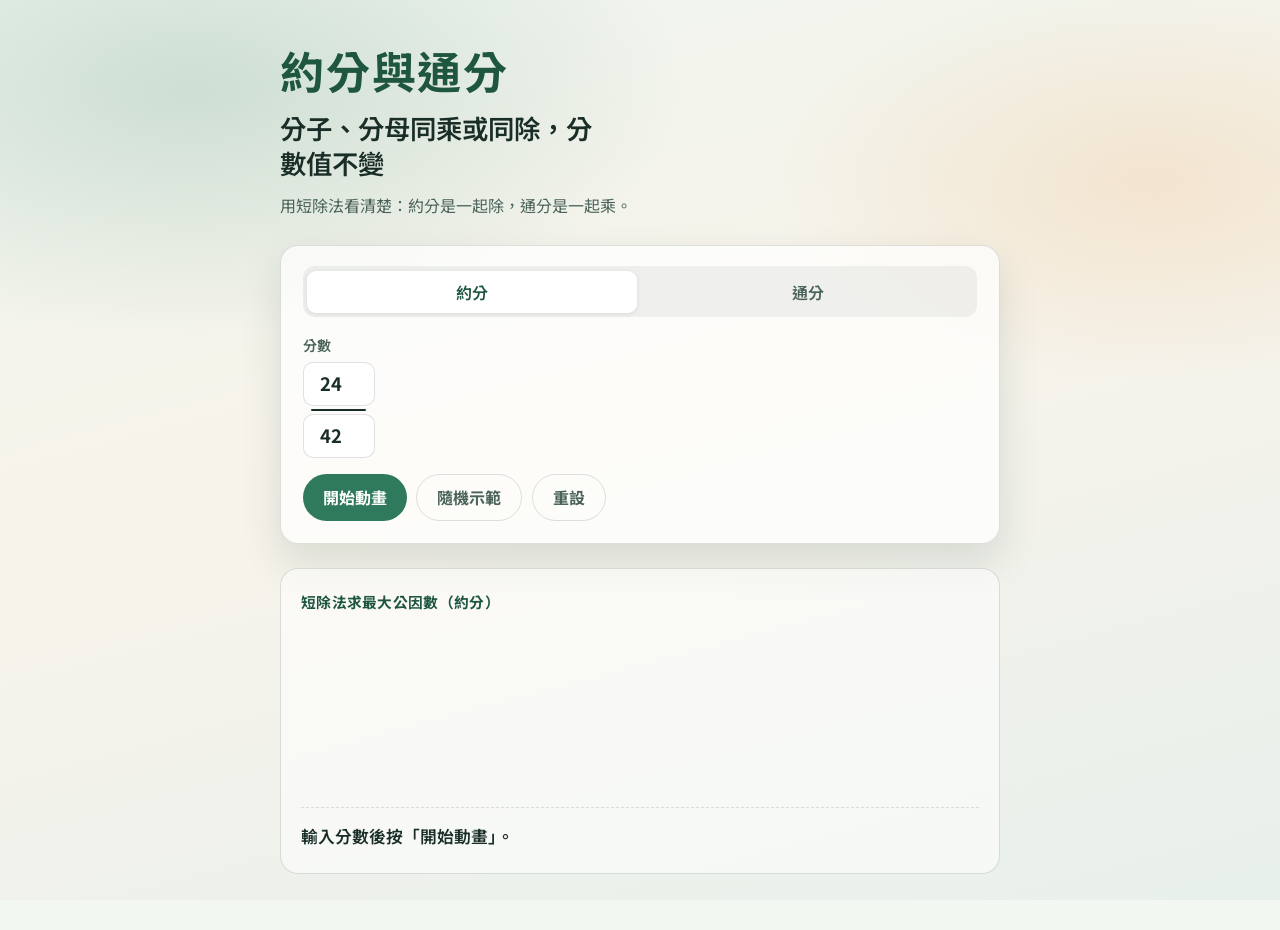
==== index.html @ 7cb6be74 "Show stacked fraction steps beside the inputs and add a random demo under 100. Co-authored-by: Curso" ====
<!DOCTYPE html>
<html lang="zh-Hant">
<head>
  <meta charset="UTF-8" />
  <meta name="viewport" content="width=device-width, initial-scale=1" />
  <title>約分與通分</title>
  <link rel="preconnect" href="https://fonts.googleapis.com" />
  <link rel="preconnect" href="https://fonts.gstatic.com" crossorigin />
  <link href="https://fonts.googleapis.com/css2?family=Noto+Sans+TC:wght@400;600;700&family=Fraunces:opsz,wght@9..144,600;9..144,700&display=swap" rel="stylesheet" />
  <link rel="stylesheet" href="styles.css" />
</head>
<body>
  <div class="bg" aria-hidden="true"></div>
  <main class="app">
    <header class="hero">
      <p class="brand">約分與通分</p>
      <h1>分子、分母同乘或同除，分數值不變</h1>
      <p class="lede">用短除法看清楚：約分是一起除，通分是一起乘。</p>
    </header>

    <section class="panel" aria-label="操作區">
      <div class="modes" role="tablist" aria-label="模式">
        <button type="button" class="mode is-active" data-mode="reduce" role="tab" aria-selected="true">約分</button>
        <button type="button" class="mode" data-mode="common" role="tab" aria-selected="false">通分</button>
      </div>

      <form id="form" class="form" autocomplete="off">
        <div class="inputs" id="inputs-reduce">
          <div class="work-row">
            <label>
              <span>分數</span>
              <span class="frac-input">
                <input id="num" type="number" min="1" max="999" value="24" required />
                <span class="bar" aria-hidden="true"></span>
                <input id="den" type="number" min="1" max="999" value="42" required />
              </span>
            </label>
            <div id="reduce-work" class="reduce-work" hidden aria-live="polite"></div>
          </div>
        </div>

        <div class="inputs is-hidden" id="inputs-common">
          <div class="work-row">
            <label>
              <span>分數 A</span>
              <span class="frac-input">
                <input id="a-num" type="number" min="1" max="999" value="1" />
                <span class="bar" aria-hidden="true"></span>
                <input id="a-den" type="number" min="1" max="999" value="6" />
              </span>
            </label>
            <label>
              <span>分數 B</span>
              <span class="frac-input">
                <input id="b-num" type="number" min="1" max="999" value="1" />
                <span class="bar" aria-hidden="true"></span>
                <input id="b-den" type="number" min="1" max="999" value="4" />
              </span>
            </label>
            <div id="common-work" class="common-work" hidden aria-live="polite"></div>
          </div>
        </div>

        <div class="actions">
          <button type="submit" class="primary">開始動畫</button>
          <button type="button" class="ghost" id="btn-random">隨機示範</button>
          <button type="button" class="ghost" id="btn-reset">重設</button>
        </div>
      </form>
    </section>

    <section class="stage" aria-live="polite">
      <p class="stage-label" id="stage-label">短除法求最大公因數</p>
      <div class="ladder-wrap">
        <div id="ladder" class="ladder"></div>
      </div>
      <p class="result" id="result">輸入分數後按「開始動畫」。</p>
    </section>
  </main>
  <script src="app.js"></script>
</body>
</html>
---- styles.css ----
:root {
  --ink: #1a2e28;
  --muted: #4a635a;
  --paper: #f3f7f2;
  --leaf: #2f7a5c;
  --leaf-deep: #1f5640;
  --amber: #d97706;
  --line: rgba(26, 46, 40, 0.14);
  --shadow: 0 18px 40px rgba(20, 50, 40, 0.12);
  --font-display: "Fraunces", "Noto Sans TC", serif;
  --font-body: "Noto Sans TC", sans-serif;
}

*,
*::before,
*::after {
  box-sizing: border-box;
}

html,
body {
  margin: 0;
  min-height: 100%;
}

body {
  font-family: var(--font-body);
  color: var(--ink);
  background: var(--paper);
  line-height: 1.5;
}

.bg {
  position: fixed;
  inset: 0;
  z-index: -1;
  background:
    radial-gradient(ellipse 70% 50% at 15% 10%, rgba(47, 122, 92, 0.18), transparent 55%),
    radial-gradient(ellipse 60% 45% at 90% 20%, rgba(217, 119, 6, 0.12), transparent 50%),
    linear-gradient(165deg, #eef5ef 0%, #f7f3ea 45%, #e8f0ec 100%);
}

.app {
  width: min(720px, calc(100% - 2rem));
  margin: 0 auto;
  padding: 2.5rem 0 3.5rem;
}

.hero {
  margin-bottom: 1.75rem;
  animation: rise 0.7s ease both;
}

.brand {
  margin: 0 0 0.35rem;
  font-family: var(--font-display);
  font-size: clamp(2rem, 6vw, 2.75rem);
  font-weight: 700;
  letter-spacing: 0.04em;
  color: var(--leaf-deep);
}

.hero h1 {
  margin: 0;
  max-width: 18ch;
  font-family: var(--font-display);
  font-size: clamp(1.25rem, 3.5vw, 1.65rem);
  font-weight: 600;
  line-height: 1.35;
}

.lede {
  margin: 0.65rem 0 0;
  color: var(--muted);
  font-size: 1rem;
}

.panel {
  padding: 1.25rem 1.35rem 1.4rem;
  border: 1px solid var(--line);
  border-radius: 18px;
  background: rgba(255, 255, 255, 0.72);
  backdrop-filter: blur(8px);
  box-shadow: var(--shadow);
  animation: rise 0.7s ease 0.08s both;
}

.modes {
  display: flex;
  gap: 0.4rem;
  margin-bottom: 1.1rem;
  padding: 0.3rem;
  border-radius: 12px;
  background: rgba(26, 46, 40, 0.06);
}

.mode {
  flex: 1;
  border: 0;
  border-radius: 9px;
  padding: 0.55rem 0.75rem;
  background: transparent;
  color: var(--muted);
  font: inherit;
  font-weight: 600;
  cursor: pointer;
  transition: background 0.2s, color 0.2s, transform 0.15s;
}

.mode:hover {
  color: var(--ink);
}

.mode.is-active {
  background: #fff;
  color: var(--leaf-deep);
  box-shadow: 0 1px 4px rgba(20, 50, 40, 0.1);
}

.form {
  display: grid;
  gap: 1rem;
}

.inputs {
  display: flex;
  flex-wrap: wrap;
  gap: 1rem 1.5rem;
}

.inputs.is-hidden {
  display: none;
}

.work-row {
  display: flex;
  flex: 1 1 100%;
  flex-wrap: wrap;
  align-items: flex-end;
  gap: 0.35rem 0.9rem;
  width: 100%;
}

.reduce-work {
  display: flex;
  align-items: center;
  gap: 0.7rem;
  min-height: 5.35rem;
  padding-bottom: 0.15rem;
  font-variant-numeric: tabular-nums;
  font-weight: 700;
  font-size: clamp(1.05rem, 3vw, 1.28rem);
}

.reduce-work[hidden] {
  display: none;
}

.common-work {
  display: grid;
  gap: 0.55rem;
  align-content: end;
}

.common-work[hidden] {
  display: none;
}

.common-work .reduce-work {
  min-height: 0;
  padding-bottom: 0;
}

.reduce-work .op,
.reduce-work .shown-frac {
  opacity: 0;
  transform: translateY(8px);
}

.reduce-work .op.is-in,
.reduce-work .shown-frac.is-in {
  opacity: 1;
  transform: none;
  transition: opacity 0.35s ease, transform 0.35s ease;
}

.reduce-work .op {
  color: var(--muted);
  font-weight: 600;
}

.shown-frac {
  display: inline-grid;
  justify-items: center;
  gap: 0.12rem;
  line-height: 1.15;
}

.shown-frac .bar {
  width: 100%;
  min-width: 1.6em;
  height: 2px;
  border-radius: 1px;
  background: currentColor;
}

.shown-frac .div {
  color: var(--amber);
}

.shown-frac.final {
  color: var(--leaf);
}

label {
  display: grid;
  gap: 0.35rem;
  font-size: 0.88rem;
  font-weight: 600;
  color: var(--muted);
}

.frac-input {
  display: inline-grid;
  justify-items: center;
  gap: 0.2rem;
}

.frac-input input {
  width: 4.5rem;
  padding: 0.45rem 0.4rem;
  border: 1.5px solid var(--line);
  border-radius: 10px;
  background: #fff;
  color: var(--ink);
  font: inherit;
  font-size: 1.15rem;
  font-weight: 700;
  text-align: center;
}

.frac-input input:focus {
  outline: 2px solid rgba(47, 122, 92, 0.45);
  outline-offset: 1px;
  border-color: var(--leaf);
}

.frac-input .bar {
  width: 3.4rem;
  height: 2px;
  border-radius: 1px;
  background: var(--ink);
}

.actions {
  display: flex;
  flex-wrap: wrap;
  gap: 0.6rem;
}

.primary,
.ghost {
  border-radius: 999px;
  padding: 0.65rem 1.25rem;
  font: inherit;
  font-weight: 700;
  cursor: pointer;
  transition: transform 0.15s, background 0.2s, border-color 0.2s;
}

.primary {
  border: 0;
  background: var(--leaf);
  color: #fff;
}

.primary:hover {
  background: var(--leaf-deep);
  transform: translateY(-1px);
}

.ghost {
  border: 1.5px solid var(--line);
  background: transparent;
  color: var(--muted);
}

.ghost:hover {
  border-color: var(--muted);
  color: var(--ink);
}

.stage {
  margin-top: 1.5rem;
  padding: 1.35rem 1.25rem 1.5rem;
  border-radius: 18px;
  background: rgba(255, 255, 255, 0.55);
  border: 1px solid var(--line);
  animation: rise 0.7s ease 0.16s both;
}

.stage-label {
  margin: 0 0 1rem;
  font-size: 0.92rem;
  font-weight: 700;
  color: var(--leaf-deep);
  letter-spacing: 0.02em;
}

.ladder-wrap {
  min-height: 10rem;
  display: grid;
  place-items: center;
  overflow-x: auto;
}

.ladder {
  display: inline-grid;
  grid-template-columns: auto auto;
  column-gap: 0.55rem;
  row-gap: 0.15rem;
  align-items: center;
  font-variant-numeric: tabular-nums;
  font-weight: 700;
  font-size: clamp(1.15rem, 3.5vw, 1.45rem);
}

.ladder .factor {
  justify-self: end;
  color: var(--amber);
  opacity: 0;
  transform: translateX(-8px);
}

.ladder .pair {
  display: flex;
  gap: 1.1rem;
  padding: 0.2rem 0.55rem 0.25rem 0.85rem;
  border-left: 2.5px solid transparent;
  border-bottom: 2.5px solid transparent;
  opacity: 0;
  transform: translateY(6px);
}

.ladder .pair.has-bracket {
  border-left-color: var(--ink);
  border-bottom-color: var(--ink);
  border-bottom-left-radius: 2px;
}

.ladder .pair .n {
  min-width: 1.6em;
  text-align: center;
}

.ladder .pair .final {
  color: var(--leaf);
}

.ladder .factor.is-in,
.ladder .pair.is-in {
  opacity: 1;
  transform: none;
  transition: opacity 0.35s ease, transform 0.35s ease;
}

.result {
  margin: 1.15rem 0 0;
  padding-top: 1rem;
  border-top: 1px dashed var(--line);
  font-size: 1.05rem;
  font-weight: 600;
  color: var(--ink);
  min-height: 1.6em;
}

.result .eq {
  color: var(--muted);
  font-weight: 500;
}

.result strong {
  color: var(--leaf-deep);
}

@keyframes rise {
  from {
    opacity: 0;
    transform: translateY(12px);
  }
  to {
    opacity: 1;
    transform: none;
  }
}

@media (max-width: 520px) {
  .app {
    width: min(100% - 1.25rem, 720px);
    padding-top: 1.75rem;
  }

  .panel,
  .stage {
    padding-left: 1rem;
    padding-right: 1rem;
  }
}
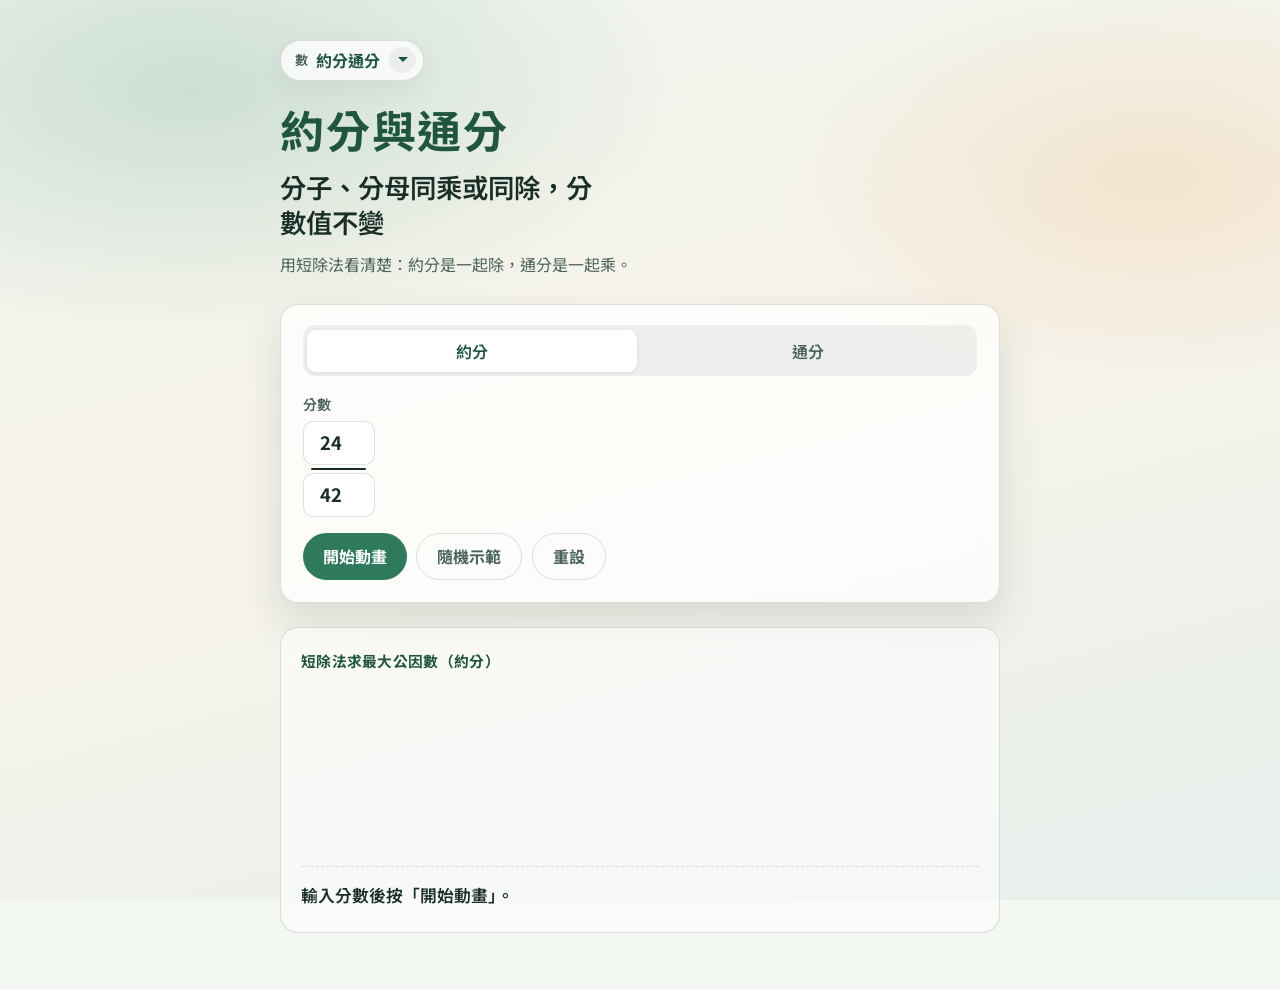
==== commit f2aa84e1: "Add a unit menu grouped by elementary number, measurement, and statistics. Co-authored-by: Cursor <c" ====
--- a/index.html
+++ b/index.html
@@ -9,10 +9,11 @@
   <link href="https://fonts.googleapis.com/css2?family=Noto+Sans+TC:wght@400;600;700&family=Fraunces:opsz,wght@9..144,600;9..144,700&display=swap" rel="stylesheet" />
   <link rel="stylesheet" href="styles.css" />
 </head>
-<body>
+<body data-unit="fractions">
   <div class="bg" aria-hidden="true"></div>
   <main class="app">
     <header class="hero">
+      <nav class="unit-nav" data-unit-menu aria-label="數學單元"></nav>
       <p class="brand">約分與通分</p>
       <h1>分子、分母同乘或同除，分數值不變</h1>
       <p class="lede">用短除法看清楚：約分是一起除，通分是一起乘。</p>
@@ -77,6 +78,7 @@
       <p class="result" id="result">輸入分數後按「開始動畫」。</p>
     </section>
   </main>
+  <script src="menu.js"></script>
   <script src="app.js"></script>
 </body>
 </html>
--- a/styles.css
+++ b/styles.css
@@ -5,6 +5,8 @@
   --leaf: #2f7a5c;
   --leaf-deep: #1f5640;
   --amber: #d97706;
+  --mul-a: #1f6f97;
+  --mul-b: #b4234d;
   --line: rgba(26, 46, 40, 0.14);
   --shadow: 0 18px 40px rgba(20, 50, 40, 0.12);
   --font-display: "Fraunces", "Noto Sans TC", serif;
@@ -51,6 +53,159 @@
   animation: rise 0.7s ease both;
 }
 
+.unit-nav {
+  position: relative;
+  z-index: 5;
+  margin-bottom: 1.15rem;
+}
+
+.unit-picker {
+  position: relative;
+  display: inline-block;
+  max-width: 100%;
+}
+
+.unit-picker-btn {
+  display: inline-flex;
+  align-items: center;
+  gap: 0.55rem;
+  max-width: 100%;
+  border: 1px solid var(--line);
+  border-radius: 999px;
+  padding: 0.38rem 0.45rem 0.38rem 0.85rem;
+  background: rgba(255, 255, 255, 0.78);
+  color: var(--ink);
+  font: inherit;
+  cursor: pointer;
+  box-shadow: 0 8px 24px rgba(20, 50, 40, 0.06);
+}
+
+.unit-picker-btn:focus-visible {
+  outline: 2px solid rgba(47, 122, 92, 0.45);
+  outline-offset: 2px;
+}
+
+.unit-picker-kicker {
+  color: var(--muted);
+  font-size: 0.82rem;
+  font-weight: 600;
+}
+
+.unit-picker-value {
+  font-weight: 700;
+  color: var(--leaf-deep);
+}
+
+.unit-picker-chevron {
+  width: 1.65rem;
+  height: 1.65rem;
+  border-radius: 999px;
+  background: rgba(26, 46, 40, 0.06);
+  position: relative;
+}
+
+.unit-picker-chevron::before {
+  content: "";
+  position: absolute;
+  top: 0.62rem;
+  left: 0.52rem;
+  border: 0.32rem solid transparent;
+  border-top-color: var(--leaf-deep);
+}
+
+.unit-picker.is-open .unit-picker-chevron::before {
+  top: 0.38rem;
+  border-top-color: transparent;
+  border-bottom-color: var(--leaf-deep);
+}
+
+.unit-list {
+  position: absolute;
+  z-index: 30;
+  top: calc(100% + 0.45rem);
+  left: 0;
+  width: min(17.5rem, calc(100vw - 2rem));
+  max-height: min(24rem, 70vh);
+  overflow: auto;
+  padding: 0.4rem;
+  border: 1px solid var(--line);
+  border-radius: 16px;
+  background: #fff;
+  box-shadow: var(--shadow);
+}
+
+.unit-list[hidden] {
+  display: none;
+}
+
+.unit-group-label,
+.unit-empty {
+  margin: 0.55rem 0.6rem 0.2rem;
+  font-size: 0.75rem;
+  font-weight: 700;
+  letter-spacing: 0.04em;
+  color: var(--leaf-deep);
+}
+
+.unit-empty {
+  margin-top: 0.15rem;
+  margin-bottom: 0.45rem;
+  font-weight: 500;
+  letter-spacing: 0;
+  color: var(--muted);
+}
+
+.unit-option {
+  display: flex;
+  width: 100%;
+  align-items: center;
+  justify-content: space-between;
+  gap: 0.75rem;
+  border: 0;
+  border-radius: 10px;
+  padding: 0.48rem 0.65rem;
+  background: transparent;
+  color: var(--ink);
+  font: inherit;
+  font-weight: 600;
+  text-align: left;
+  text-decoration: none;
+  cursor: pointer;
+}
+
+.unit-option:hover,
+.unit-option:focus-visible {
+  background: rgba(47, 122, 92, 0.08);
+  outline: none;
+}
+
+.unit-option.is-current {
+  background: rgba(47, 122, 92, 0.14);
+  color: var(--leaf-deep);
+}
+
+.unit-option[aria-disabled="true"] {
+  color: var(--muted);
+  font-weight: 500;
+  cursor: default;
+}
+
+.unit-option[aria-disabled="true"]:hover {
+  background: transparent;
+}
+
+.unit-option .soon,
+.unit-option .here {
+  flex: none;
+  font-size: 0.75rem;
+  font-weight: 600;
+  color: var(--muted);
+}
+
+.unit-option.is-current .here {
+  color: var(--leaf);
+}
+
 .brand {
   margin: 0 0 0.35rem;
   font-family: var(--font-display);
@@ -355,6 +510,16 @@
 
 .ladder .pair .final {
   color: var(--leaf);
+}
+
+.ladder .pair .mul-a,
+.shown-frac .mul-a {
+  color: var(--mul-a);
+}
+
+.ladder .pair .mul-b,
+.shown-frac .mul-b {
+  color: var(--mul-b);
 }
 
 .ladder .factor.is-in,
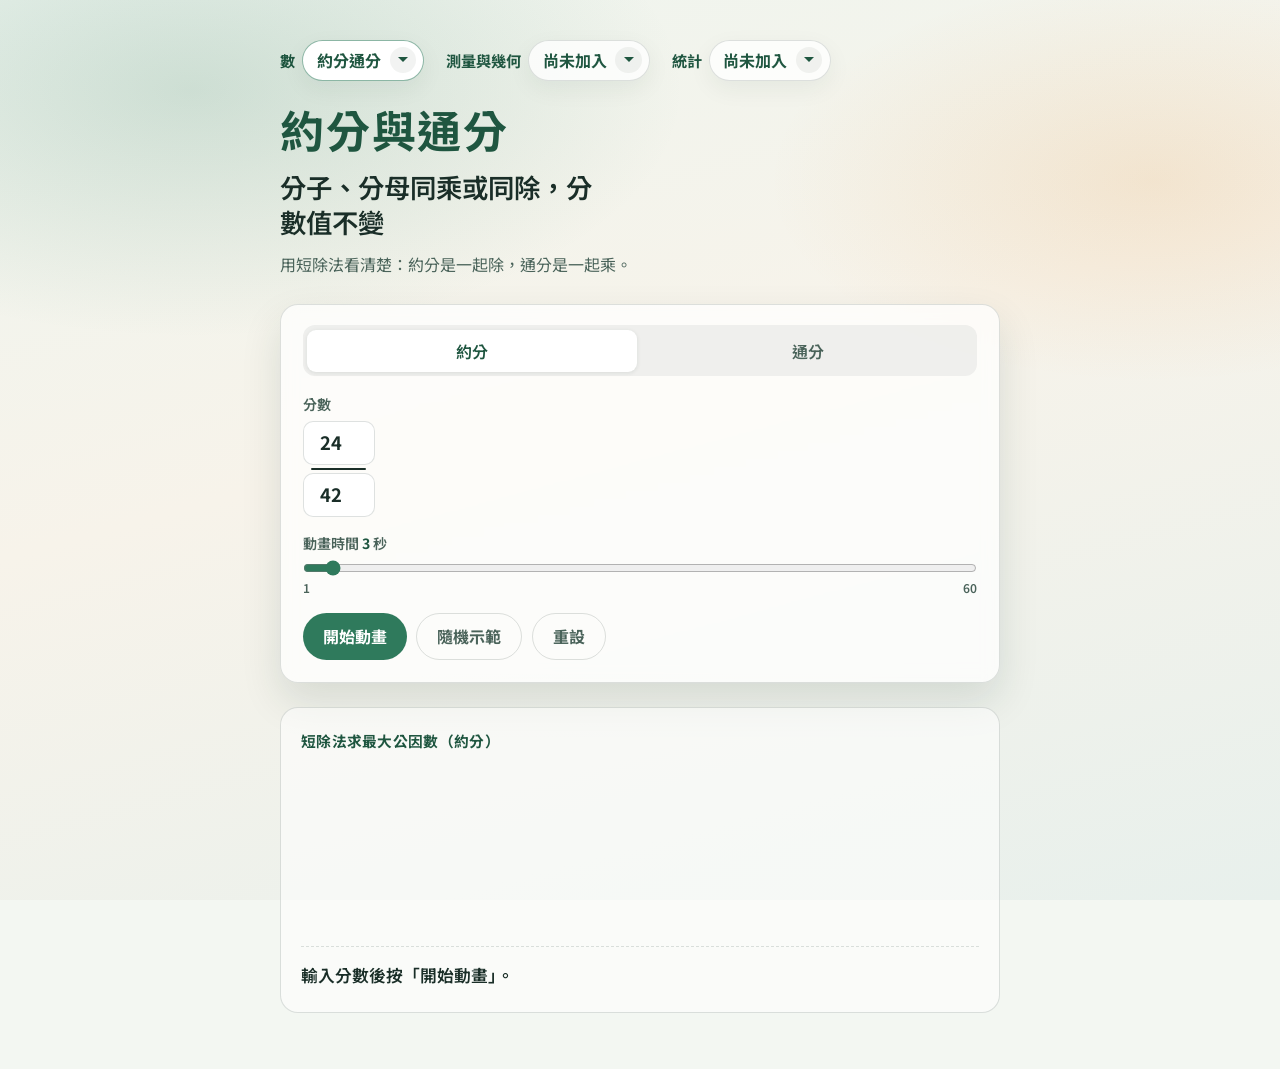
==== commit bb734db5: "Let animation length be chosen from 1 to 60 seconds, and wait to play random examples. Co-authored-b" ====
--- a/index.html
+++ b/index.html
@@ -62,6 +62,12 @@
           </div>
         </div>
 
+        <label class="speed">
+          <span class="speed-label">動畫時間 <strong id="anim-seconds-label">3</strong> 秒</span>
+          <input id="anim-seconds" type="range" min="1" max="60" step="1" value="3" />
+          <span class="speed-scale" aria-hidden="true"><span>1</span><span>60</span></span>
+        </label>
+
         <div class="actions">
           <button type="submit" class="primary">開始動畫</button>
           <button type="button" class="ghost" id="btn-random">隨機示範</button>
--- a/styles.css
+++ b/styles.css
@@ -56,7 +56,29 @@
 .unit-nav {
   position: relative;
   z-index: 5;
+  display: flex;
+  flex-wrap: wrap;
+  align-items: center;
+  gap: 0.75rem 1.35rem;
   margin-bottom: 1.15rem;
+}
+
+.unit-field {
+  display: inline-flex;
+  align-items: center;
+  gap: 0.45rem;
+  max-width: 100%;
+}
+
+.unit-title {
+  flex: none;
+  font-size: 0.95rem;
+  font-weight: 700;
+  color: var(--leaf-deep);
+}
+
+.unit-field.is-current .unit-title {
+  color: var(--leaf-deep);
 }
 
 .unit-picker {
@@ -85,10 +107,9 @@
   outline-offset: 2px;
 }
 
-.unit-picker-kicker {
-  color: var(--muted);
-  font-size: 0.82rem;
-  font-weight: 600;
+.unit-field.is-current .unit-picker-btn {
+  background: #fff;
+  border-color: rgba(47, 122, 92, 0.55);
 }
 
 .unit-picker-value {
@@ -138,20 +159,10 @@
   display: none;
 }
 
-.unit-group-label,
 .unit-empty {
-  margin: 0.55rem 0.6rem 0.2rem;
-  font-size: 0.75rem;
-  font-weight: 700;
-  letter-spacing: 0.04em;
-  color: var(--leaf-deep);
-}
-
-.unit-empty {
-  margin-top: 0.15rem;
-  margin-bottom: 0.45rem;
+  margin: 0.35rem 0.65rem;
+  font-size: 0.92rem;
   font-weight: 500;
-  letter-spacing: 0;
   color: var(--muted);
 }
 
@@ -336,7 +347,7 @@
 .reduce-work .shown-frac.is-in {
   opacity: 1;
   transform: none;
-  transition: opacity 0.35s ease, transform 0.35s ease;
+  transition: opacity var(--anim-fade, 0.35s) ease, transform var(--anim-fade, 0.35s) ease;
 }
 
 .reduce-work .op {
@@ -407,6 +418,36 @@
   background: var(--ink);
 }
 
+.speed {
+  display: grid;
+  gap: 0.2rem;
+}
+
+.speed-label {
+  font-size: 0.88rem;
+  font-weight: 600;
+  color: var(--muted);
+}
+
+.speed-label strong {
+  color: var(--leaf-deep);
+  font-variant-numeric: tabular-nums;
+}
+
+.speed input[type="range"] {
+  width: 100%;
+  margin: 0.15rem 0 0;
+  accent-color: var(--leaf);
+}
+
+.speed-scale {
+  display: flex;
+  justify-content: space-between;
+  font-size: 0.75rem;
+  font-weight: 600;
+  color: var(--muted);
+}
+
 .actions {
   display: flex;
   flex-wrap: wrap;
@@ -526,7 +567,7 @@
 .ladder .pair.is-in {
   opacity: 1;
   transform: none;
-  transition: opacity 0.35s ease, transform 0.35s ease;
+  transition: opacity var(--anim-fade, 0.35s) ease, transform var(--anim-fade, 0.35s) ease;
 }
 
 .result {
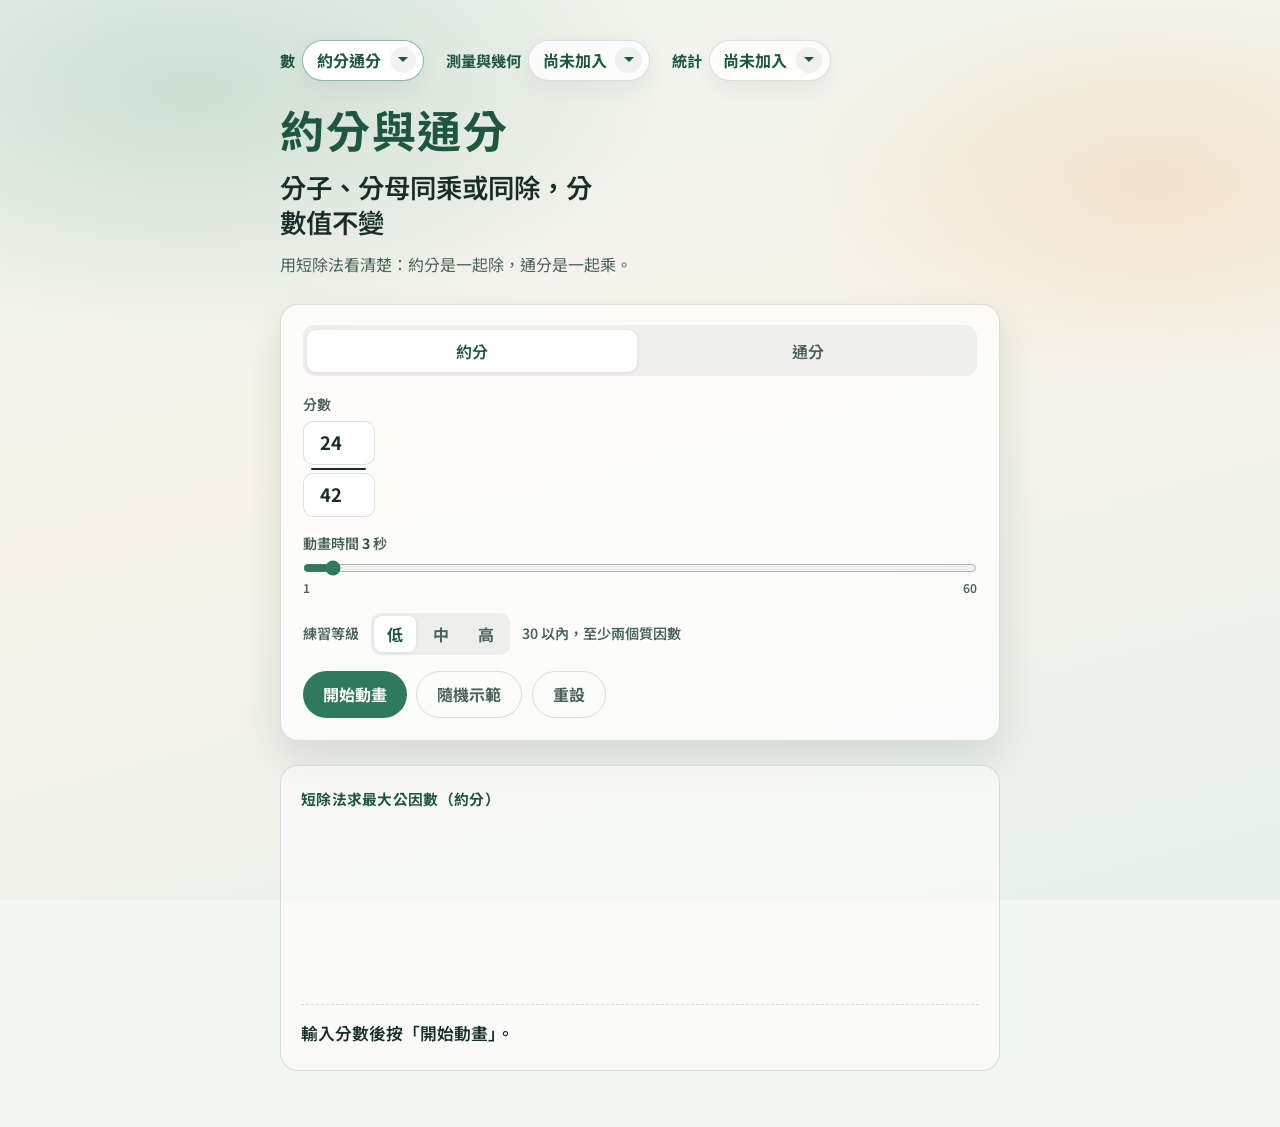
==== commit af07336a: "Grade random practice by size and shared factors, and show the LCM before common-denominator steps. " ====
--- a/index.html
+++ b/index.html
@@ -68,6 +68,16 @@
           <span class="speed-scale" aria-hidden="true"><span>1</span><span>60</span></span>
         </label>
 
+        <div class="level">
+          <span class="level-label" id="level-label">練習等級</span>
+          <div class="level-picks" role="radiogroup" aria-labelledby="level-label">
+            <button type="button" class="level-btn is-active" data-level="low" role="radio" aria-checked="true">低</button>
+            <button type="button" class="level-btn" data-level="mid" role="radio" aria-checked="false">中</button>
+            <button type="button" class="level-btn" data-level="high" role="radio" aria-checked="false">高</button>
+          </div>
+          <span class="level-range" id="level-range">30 以內，至少兩個質因數</span>
+        </div>
+
         <div class="actions">
           <button type="submit" class="primary">開始動畫</button>
           <button type="button" class="ghost" id="btn-random">隨機示範</button>
--- a/styles.css
+++ b/styles.css
@@ -355,6 +355,30 @@
   font-weight: 600;
 }
 
+.lcm-expr {
+  display: inline-flex;
+  align-items: baseline;
+  gap: 0.35rem;
+  font-weight: 700;
+  font-variant-numeric: tabular-nums;
+}
+
+.lcm-expr .div {
+  color: var(--amber);
+}
+
+.lcm-expr .mul-a {
+  color: var(--mul-a);
+}
+
+.lcm-expr .mul-b {
+  color: var(--mul-b);
+}
+
+.lcm-expr .lcm-value {
+  color: var(--leaf);
+}
+
 .shown-frac {
   display: inline-grid;
   justify-items: center;
@@ -446,6 +470,59 @@
   font-size: 0.75rem;
   font-weight: 600;
   color: var(--muted);
+}
+
+.level {
+  display: flex;
+  flex-wrap: wrap;
+  align-items: center;
+  gap: 0.55rem 0.75rem;
+}
+
+.level-label,
+.level-range {
+  font-size: 0.88rem;
+  font-weight: 600;
+  color: var(--muted);
+}
+
+.level-range {
+  font-variant-numeric: tabular-nums;
+}
+
+.level-picks {
+  display: flex;
+  gap: 0.25rem;
+  padding: 0.22rem;
+  border-radius: 10px;
+  background: rgba(26, 46, 40, 0.06);
+}
+
+.level-btn {
+  min-width: 2.6rem;
+  border: 0;
+  border-radius: 8px;
+  padding: 0.35rem 0.7rem;
+  background: transparent;
+  color: var(--muted);
+  font: inherit;
+  font-weight: 700;
+  cursor: pointer;
+}
+
+.level-btn:hover {
+  color: var(--ink);
+}
+
+.level-btn:focus-visible {
+  outline: 2px solid var(--leaf);
+  outline-offset: 2px;
+}
+
+.level-btn.is-active {
+  background: #fff;
+  color: var(--leaf-deep);
+  box-shadow: 0 1px 4px rgba(20, 50, 40, 0.1);
 }
 
 .actions {
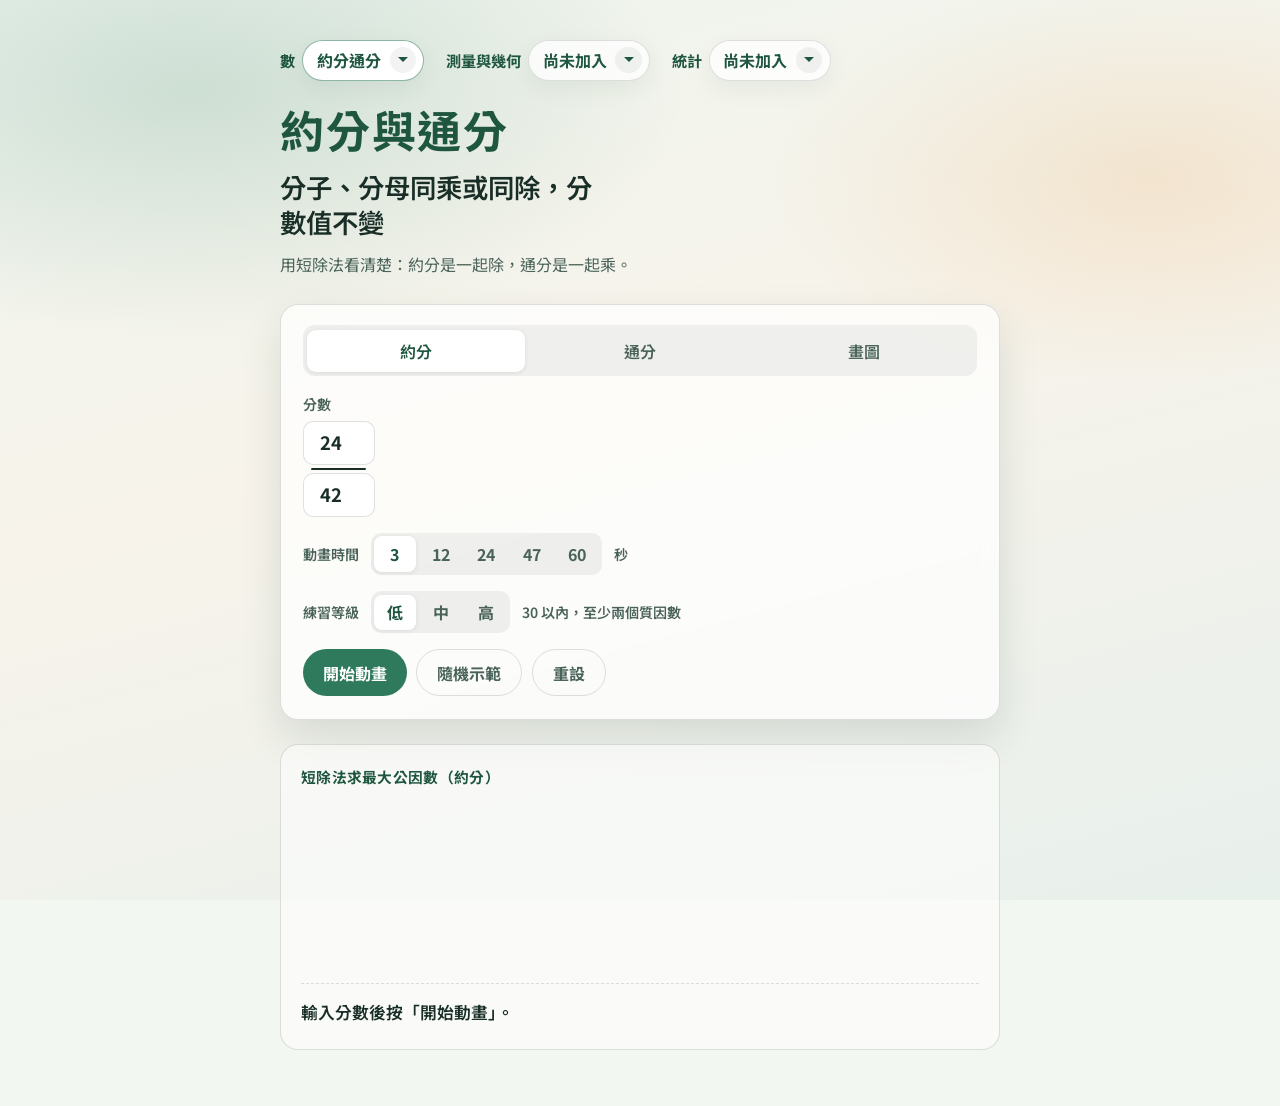
==== commit 768189de: "Add an expanding-fraction drawing so the shaded half stays the same. Co-authored-by: Cursor <cursora" ====
--- a/index.html
+++ b/index.html
@@ -23,6 +23,7 @@
       <div class="modes" role="tablist" aria-label="模式">
         <button type="button" class="mode is-active" data-mode="reduce" role="tab" aria-selected="true">約分</button>
         <button type="button" class="mode" data-mode="common" role="tab" aria-selected="false">通分</button>
+        <button type="button" class="mode" data-mode="picture" role="tab" aria-selected="false">畫圖</button>
       </div>
 
       <form id="form" class="form" autocomplete="off">
@@ -62,11 +63,30 @@
           </div>
         </div>
 
-        <label class="speed">
-          <span class="speed-label">動畫時間 <strong id="anim-seconds-label">3</strong> 秒</span>
-          <input id="anim-seconds" type="range" min="1" max="60" step="1" value="3" />
-          <span class="speed-scale" aria-hidden="true"><span>1</span><span>60</span></span>
-        </label>
+        <div class="inputs is-hidden" id="inputs-picture">
+          <div class="cut">
+            <span class="cut-label" id="cut-label">每一格再分成</span>
+            <div class="level-picks" role="radiogroup" aria-labelledby="cut-label">
+              <button type="button" class="level-btn" data-cut="2" role="radio" aria-checked="false">2</button>
+              <button type="button" class="level-btn is-active" data-cut="3" role="radio" aria-checked="true">3</button>
+              <button type="button" class="level-btn" data-cut="4" role="radio" aria-checked="false">4</button>
+            </div>
+            <span class="cut-unit">小格</span>
+          </div>
+        </div>
+
+        <div id="calc-controls">
+        <div class="speed">
+          <span class="speed-label" id="speed-label">動畫時間</span>
+          <div class="speed-picks" role="radiogroup" aria-labelledby="speed-label">
+            <button type="button" class="speed-btn is-active" data-seconds="3" role="radio" aria-checked="true">3</button>
+            <button type="button" class="speed-btn" data-seconds="12" role="radio" aria-checked="false">12</button>
+            <button type="button" class="speed-btn" data-seconds="24" role="radio" aria-checked="false">24</button>
+            <button type="button" class="speed-btn" data-seconds="47" role="radio" aria-checked="false">47</button>
+            <button type="button" class="speed-btn" data-seconds="60" role="radio" aria-checked="false">60</button>
+          </div>
+          <span class="speed-unit">秒</span>
+        </div>
 
         <div class="level">
           <span class="level-label" id="level-label">練習等級</span>
@@ -83,6 +103,7 @@
           <button type="button" class="ghost" id="btn-random">隨機示範</button>
           <button type="button" class="ghost" id="btn-reset">重設</button>
         </div>
+        </div>
       </form>
     </section>
 
@@ -91,6 +112,10 @@
       <div class="ladder-wrap">
         <div id="ladder" class="ladder"></div>
       </div>
+      <div id="picture" class="picture" hidden>
+        <div id="bars" class="draw"></div>
+        <p class="picture-aside">同一杯牛奶倒進刻度更細的杯子，牛奶還是那一杯。</p>
+      </div>
       <p class="result" id="result">輸入分數後按「開始動畫」。</p>
     </section>
   </main>
--- a/styles.css
+++ b/styles.css
@@ -288,6 +288,29 @@
   gap: 1rem;
 }
 
+#calc-controls {
+  display: grid;
+  gap: 1rem;
+}
+
+#calc-controls.is-hidden {
+  display: none;
+}
+
+.cut {
+  display: flex;
+  flex-wrap: wrap;
+  align-items: center;
+  gap: 0.55rem 0.75rem;
+}
+
+.cut-label,
+.cut-unit {
+  font-size: 0.88rem;
+  font-weight: 600;
+  color: var(--muted);
+}
+
 .inputs {
   display: flex;
   flex-wrap: wrap;
@@ -443,33 +466,59 @@
 }
 
 .speed {
-  display: grid;
-  gap: 0.2rem;
-}
-
-.speed-label {
+  display: flex;
+  flex-wrap: wrap;
+  align-items: center;
+  gap: 0.55rem 0.75rem;
+}
+
+.speed-label,
+.speed-unit {
   font-size: 0.88rem;
   font-weight: 600;
   color: var(--muted);
 }
 
-.speed-label strong {
-  color: var(--leaf-deep);
+.speed-picks {
+  display: flex;
+  flex-wrap: wrap;
+  gap: 0.25rem;
+  padding: 0.22rem;
+  border-radius: 10px;
+  background: rgba(26, 46, 40, 0.06);
+}
+
+.speed-btn {
+  min-width: 2.6rem;
+  border: 0;
+  border-radius: 8px;
+  padding: 0.35rem 0.7rem;
+  background: transparent;
+  color: var(--muted);
+  font: inherit;
+  font-weight: 700;
   font-variant-numeric: tabular-nums;
-}
-
-.speed input[type="range"] {
-  width: 100%;
-  margin: 0.15rem 0 0;
-  accent-color: var(--leaf);
-}
-
-.speed-scale {
-  display: flex;
-  justify-content: space-between;
-  font-size: 0.75rem;
-  font-weight: 600;
-  color: var(--muted);
+  cursor: pointer;
+}
+
+.speed-btn:hover {
+  color: var(--ink);
+}
+
+.speed-btn:focus-visible {
+  outline: 2px solid var(--leaf);
+  outline-offset: 2px;
+}
+
+.speed-btn.is-active {
+  background: #fff;
+  color: var(--leaf-deep);
+  box-shadow: 0 1px 4px rgba(20, 50, 40, 0.1);
+}
+
+.level[hidden],
+#btn-random[hidden] {
+  display: none;
 }
 
 .level {
@@ -585,6 +634,196 @@
   display: grid;
   place-items: center;
   overflow-x: auto;
+}
+
+.ladder-wrap[hidden] {
+  display: none;
+}
+
+.picture[hidden] {
+  display: none;
+}
+
+.draw {
+  display: grid;
+  gap: 1.15rem;
+}
+
+.draw-board {
+  display: grid;
+  grid-template-columns: minmax(0, 1fr) auto;
+  grid-template-rows: auto auto auto;
+  column-gap: 0.9rem;
+  row-gap: 0.75rem;
+  align-items: center;
+}
+
+.draw-track,
+.draw-side {
+  display: grid;
+  grid-template-rows: subgrid;
+  grid-row: 1 / span 3;
+  row-gap: 0.75rem;
+}
+
+.draw-board {
+  margin-top: 1.15rem;
+}
+
+.draw-track {
+  position: relative;
+}
+
+.half-line {
+  position: absolute;
+  z-index: 1;
+  top: 0;
+  bottom: 0;
+  left: 50%;
+  border-left: 2px dashed var(--leaf);
+  transform: translateX(-1px) scaleY(0);
+  transform-origin: center top;
+  pointer-events: none;
+}
+
+.half-line.is-in {
+  transform: translateX(-1px) scaleY(1);
+}
+
+.half-line span {
+  position: absolute;
+  bottom: 100%;
+  left: 0;
+  transform: translate(-50%, -0.2rem);
+  padding: 0 0.25rem;
+  background: rgba(255, 255, 255, 0.88);
+  color: var(--leaf-deep);
+  font-size: 0.78rem;
+  font-weight: 700;
+  white-space: nowrap;
+}
+
+.draw-bar {
+  display: grid;
+  grid-template-columns: repeat(var(--parts), minmax(0, 1fr));
+  height: 3.5rem;
+  border: 2.5px solid var(--ink);
+  background: #fff;
+}
+
+.draw-bar .cell {
+  border-right: 1.5px solid var(--ink);
+}
+
+.draw-bar .cell:last-child {
+  border-right: 0;
+}
+
+.draw-bar .cell.is-shaded {
+  background: rgba(47, 122, 92, 0.78);
+}
+
+.draw-bar.is-pending .cell.is-shaded {
+  background: transparent;
+}
+
+.draw-bar.is-pending .cell.is-shaded.is-in {
+  background: rgba(47, 122, 92, 0.78);
+}
+
+.draw-bar .cell.will-split {
+  border-right-color: transparent;
+}
+
+.draw-bar .cell.will-split.is-in {
+  border-right-color: var(--ink);
+}
+
+.draw-reveal {
+  opacity: 0;
+  transform: translateY(8px);
+}
+
+.half-line.draw-reveal {
+  transform: translateX(-1px) scaleY(0);
+}
+
+.draw-reveal.is-in,
+.draw-bar .cell.will-split.is-in,
+.draw-bar.is-pending .cell.is-shaded.is-in {
+  opacity: 1;
+  transition:
+    opacity var(--anim-fade, 0.35s) ease,
+    transform var(--anim-fade, 0.35s) ease,
+    background var(--anim-fade, 0.35s) ease,
+    border-color var(--anim-fade, 0.35s) ease;
+}
+
+.draw-reveal.is-in {
+  transform: none;
+}
+
+.half-line.draw-reveal.is-in {
+  transform: translateX(-1px) scaleY(1);
+}
+
+@media (prefers-reduced-motion: reduce) {
+  .draw-reveal,
+  .draw-reveal.is-in,
+  .half-line,
+  .draw-bar .cell.will-split,
+  .draw-bar.is-pending .cell.is-shaded {
+    transition: none;
+  }
+}
+
+.draw-step {
+  position: relative;
+  z-index: 1;
+  justify-self: center;
+  margin: 0;
+  padding: 0.12rem 0.55rem;
+  background: rgba(255, 255, 255, 0.92);
+  color: var(--leaf-deep);
+  font-size: 0.92rem;
+  font-weight: 700;
+}
+
+.draw-side {
+  align-items: center;
+  justify-items: center;
+  font-size: 1.2rem;
+}
+
+.draw-eq {
+  display: flex;
+  align-items: center;
+  justify-content: center;
+  gap: 0.45rem;
+  font-size: 1.45rem;
+  font-weight: 700;
+  font-variant-numeric: tabular-nums;
+}
+
+.draw-times {
+  display: grid;
+  grid-template-rows: auto 2px auto;
+  gap: 0.12rem;
+  align-items: center;
+  color: var(--amber);
+  font-size: 1rem;
+}
+
+.draw-equal {
+  color: var(--muted);
+  font-weight: 600;
+}
+
+.picture-aside {
+  margin: 0.15rem 0 0;
+  color: var(--muted);
+  font-size: 0.95rem;
+  font-weight: 600;
 }
 
 .ladder {
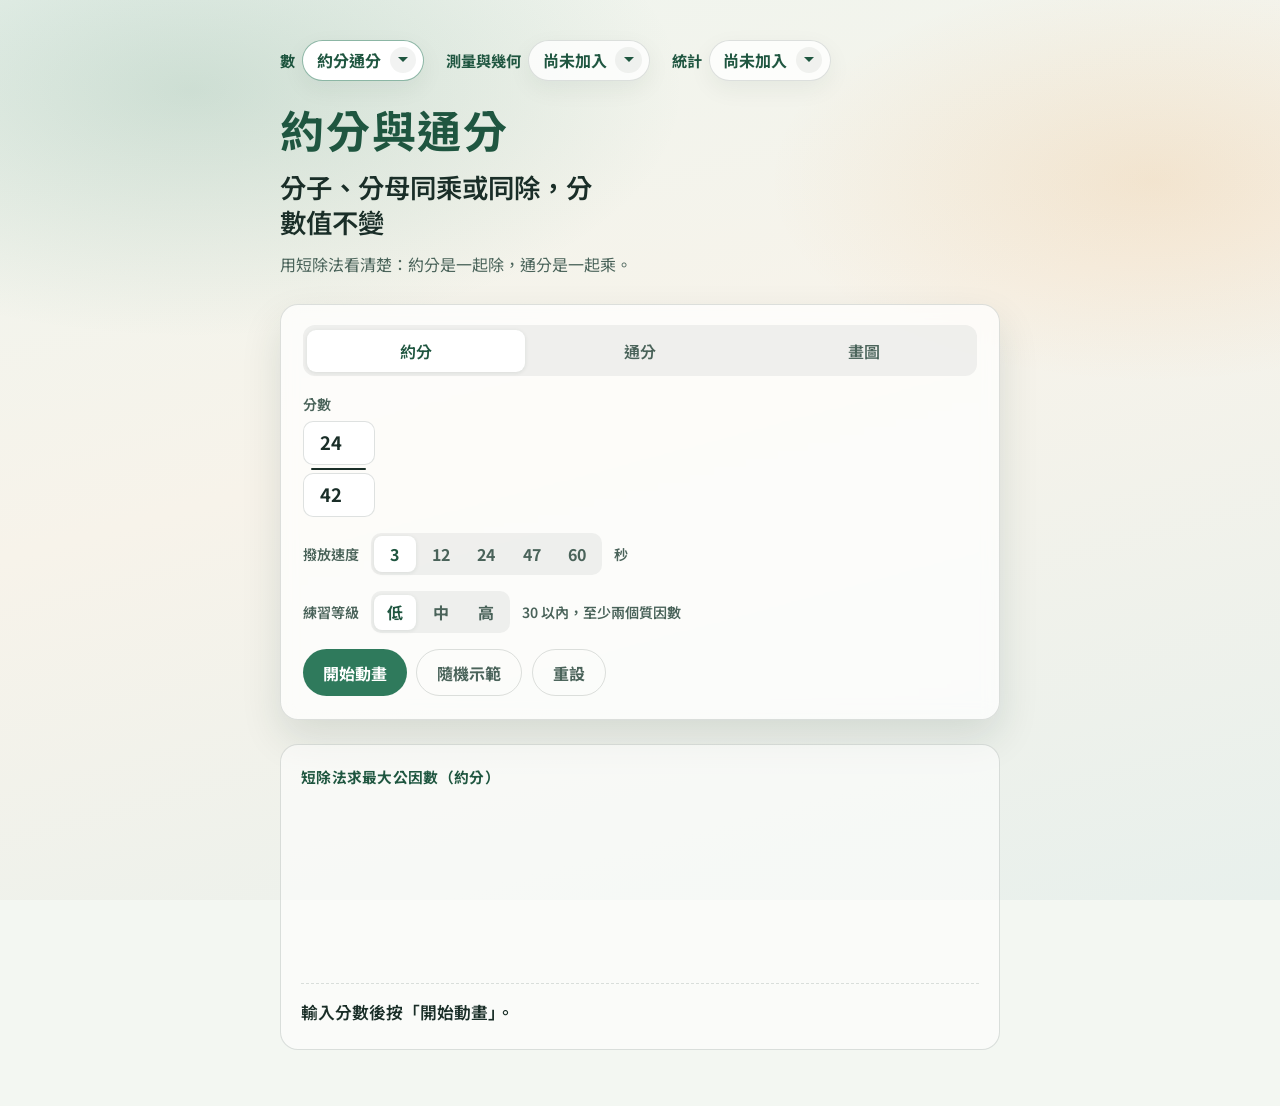
==== commit d324f355: "Add common-factor pictures and a multiples lesson that reuse short division. Co-authored-by: Cursor " ====
--- a/index.html
+++ b/index.html
@@ -77,7 +77,7 @@
 
         <div id="calc-controls">
         <div class="speed">
-          <span class="speed-label" id="speed-label">動畫時間</span>
+          <span class="speed-label" id="speed-label">撥放速度</span>
           <div class="speed-picks" role="radiogroup" aria-labelledby="speed-label">
             <button type="button" class="speed-btn is-active" data-seconds="3" role="radio" aria-checked="true">3</button>
             <button type="button" class="speed-btn" data-seconds="12" role="radio" aria-checked="false">12</button>
--- a/styles.css
+++ b/styles.css
@@ -235,6 +235,11 @@
   line-height: 1.35;
 }
 
+body[data-unit="factors"] .hero h1,
+body[data-unit="multiples"] .hero h1 {
+  max-width: 16em;
+}
+
 .lede {
   margin: 0.65rem 0 0;
   color: var(--muted);
@@ -253,11 +258,19 @@
 
 .modes {
   display: flex;
+  flex-wrap: wrap;
   gap: 0.4rem;
   margin-bottom: 1.1rem;
   padding: 0.3rem;
   border-radius: 12px;
   background: rgba(26, 46, 40, 0.06);
+}
+
+body[data-unit="factors"] .mode,
+body[data-unit="multiples"] .mode {
+  flex: 1 1 8.5rem;
+  padding-left: 0.45rem;
+  padding-right: 0.45rem;
 }
 
 .mode {
@@ -281,6 +294,11 @@
   background: #fff;
   color: var(--leaf-deep);
   box-shadow: 0 1px 4px rgba(20, 50, 40, 0.1);
+}
+
+.mode:focus-visible {
+  outline: 2px solid var(--leaf);
+  outline-offset: 2px;
 }
 
 .form {
@@ -839,7 +857,7 @@
 
 .ladder .factor {
   justify-self: end;
-  color: var(--amber);
+  color: var(--step, var(--amber));
   opacity: 0;
   transform: translateX(-8px);
 }
@@ -863,10 +881,11 @@
 .ladder .pair .n {
   min-width: 1.6em;
   text-align: center;
+  color: var(--step, inherit);
 }
 
 .ladder .pair .final {
-  color: var(--leaf);
+  color: var(--step, var(--leaf));
 }
 
 .ladder .pair .mul-a,
@@ -901,8 +920,393 @@
   font-weight: 500;
 }
 
+.result .prime-eq {
+  display: block;
+  max-width: 100%;
+  white-space: normal;
+}
+
+.result .lcm-expr {
+  flex-wrap: wrap;
+}
+
 .result strong {
   color: var(--leaf-deep);
+}
+
+.num-input {
+  width: 5.5rem;
+  padding: 0.45rem 0.4rem;
+  border: 1.5px solid var(--line);
+  border-radius: 10px;
+  background: #fff;
+  color: var(--ink);
+  font: inherit;
+  font-size: 1.15rem;
+  font-weight: 700;
+  text-align: center;
+}
+
+.num-input:focus {
+  outline: 2px solid rgba(47, 122, 92, 0.45);
+  outline-offset: 1px;
+  border-color: var(--leaf);
+}
+
+.factor-board,
+.pair-list {
+  min-height: 3.2rem;
+}
+
+.factor-board[hidden],
+.pair-list[hidden] {
+  display: none;
+}
+
+.factor-board {
+  display: flex;
+  flex-wrap: wrap;
+  justify-content: center;
+  gap: 0.55rem;
+}
+
+.factor-chip {
+  min-width: 2.75rem;
+  padding: 0.42rem 0.75rem;
+  border: 1.5px solid color-mix(in srgb, var(--step, var(--line)) 70%, #fff);
+  border-radius: 999px;
+  background: color-mix(in srgb, var(--step, #fff) 14%, #fff);
+  color: var(--step, var(--ink));
+  font-weight: 700;
+  font-variant-numeric: tabular-nums;
+  font-size: 1.15rem;
+  text-align: center;
+  opacity: 0;
+  transform: translateY(8px);
+}
+
+.pair-list {
+  display: grid;
+  justify-items: center;
+  gap: 0.45rem;
+}
+
+.pair-row {
+  display: flex;
+  align-items: baseline;
+  gap: 0.55rem;
+  padding: 0.12rem 0.8rem;
+  border-radius: 999px;
+  background: color-mix(in srgb, var(--step, transparent) 12%, transparent);
+  color: var(--step, var(--ink));
+  font-size: clamp(1.15rem, 3.5vw, 1.45rem);
+  font-weight: 700;
+  font-variant-numeric: tabular-nums;
+  opacity: 0;
+  transform: translateY(8px);
+}
+
+.pair-row .pair-op {
+  color: var(--step, var(--muted));
+  font-weight: 600;
+}
+
+.factor-chip.is-gap {
+  border-style: dashed;
+  background: transparent;
+  color: var(--muted);
+}
+
+.pair-row.is-gap {
+  background: transparent;
+  color: var(--muted);
+}
+
+.factor-chip.is-in,
+.pair-row.is-in,
+.prime-eq.is-in {
+  opacity: 1;
+  transform: none;
+  transition:
+    opacity var(--anim-fade, 0.35s) ease,
+    transform var(--anim-fade, 0.35s) ease,
+    color var(--anim-fade, 0.35s) ease,
+    background var(--anim-fade, 0.35s) ease,
+    border-color var(--anim-fade, 0.35s) ease;
+}
+
+.common-board {
+  display: grid;
+  gap: 0.75rem;
+}
+
+.common-board[hidden] {
+  display: none;
+}
+
+.common-line {
+  display: grid;
+  grid-template-columns: 4.75rem minmax(0, 1fr);
+  gap: 0.55rem 0.75rem;
+  align-items: center;
+}
+
+.common-name {
+  font-size: 0.95rem;
+  font-weight: 700;
+  color: var(--leaf-deep);
+}
+
+.common-line .factor-board {
+  justify-content: flex-start;
+  min-height: 2.6rem;
+}
+
+.tile-frame {
+  display: grid;
+  grid-template-columns: auto minmax(0, 26rem);
+  justify-content: center;
+  align-items: center;
+  gap: 0.35rem 0.5rem;
+  margin-top: 0.35rem;
+}
+
+.tile-axis {
+  font-weight: 700;
+  font-variant-numeric: tabular-nums;
+  color: var(--leaf-deep);
+}
+
+.tile-axis:last-child {
+  grid-column: 2;
+  justify-self: center;
+}
+
+.tile-board {
+  width: min(100%, 26rem, calc(16rem * var(--cols) / var(--rows)));
+  aspect-ratio: var(--cols) / var(--rows);
+  display: grid;
+  grid-template-columns: repeat(var(--cols), minmax(0, 1fr));
+  grid-template-rows: repeat(var(--rows), minmax(0, 1fr));
+  border: 2.5px solid var(--ink);
+  background: #fff;
+  container-type: size;
+}
+
+.tile-cell {
+  display: grid;
+  place-items: center;
+  border-right: 1.5px solid var(--ink);
+  border-bottom: 1.5px solid var(--ink);
+  background: color-mix(in srgb, var(--step, var(--leaf)) 28%, #fff);
+  color: var(--step, var(--leaf-deep));
+  font-weight: 700;
+  font-variant-numeric: tabular-nums;
+  font-size: clamp(0.85rem, 18cqmin, 1.45rem);
+  opacity: 0;
+}
+
+.tile-cell.is-last-col {
+  border-right: 0;
+}
+
+.tile-cell.is-last-row {
+  border-bottom: 0;
+}
+
+.tile-cell.is-in {
+  opacity: 1;
+  transition: opacity var(--anim-fade, 0.35s) ease;
+}
+
+.tile-board.is-dense {
+  place-items: center;
+  opacity: 0;
+  background:
+    linear-gradient(var(--ink), var(--ink)) 0 0 / 1.5px 100% no-repeat,
+    repeating-linear-gradient(
+      to right,
+      transparent 0,
+      transparent calc(100% / var(--cols) - 1.5px),
+      var(--ink) calc(100% / var(--cols) - 1.5px),
+      var(--ink) calc(100% / var(--cols))
+    ),
+    repeating-linear-gradient(
+      to bottom,
+      transparent 0,
+      transparent calc(100% / var(--rows) - 1.5px),
+      var(--ink) calc(100% / var(--rows) - 1.5px),
+      var(--ink) calc(100% / var(--rows))
+    ),
+    color-mix(in srgb, var(--leaf) 18%, #fff);
+}
+
+.tile-board.is-dense.is-in {
+  opacity: 1;
+  transition: opacity var(--anim-fade, 0.35s) ease;
+}
+
+.tile-dense-label {
+  position: relative;
+  z-index: 1;
+  padding: 0.15rem 0.45rem;
+  border-radius: 999px;
+  background: color-mix(in srgb, var(--step, var(--leaf)) 18%, #fff);
+  color: var(--step, var(--leaf-deep));
+  font-weight: 700;
+  font-variant-numeric: tabular-nums;
+}
+
+.share {
+  display: grid;
+  grid-template-columns: auto minmax(0, 1fr);
+  gap: 0.35rem 0.65rem;
+  align-items: stretch;
+  margin-top: 0.85rem;
+}
+
+.share-names {
+  display: grid;
+  grid-template-rows: 1.45rem 1.45rem;
+  gap: 0.28rem;
+  align-content: start;
+  align-items: end;
+  padding-top: 0.22rem;
+  color: var(--leaf-deep);
+  font-weight: 700;
+}
+
+.share-names span {
+  display: flex;
+  align-items: flex-end;
+  min-height: 1.45rem;
+  padding-bottom: 0.2rem;
+  white-space: nowrap;
+}
+
+.share-scroll {
+  overflow-x: auto;
+  overflow-y: hidden;
+  padding-bottom: 0.15rem;
+}
+
+.share-grid {
+  display: grid;
+  grid-auto-flow: column;
+  grid-auto-columns: max-content;
+  width: max-content;
+  min-width: 100%;
+  padding-block: 0.22rem;
+}
+
+.share-col {
+  position: relative;
+  display: grid;
+  grid-template-rows: 1.45rem 1.45rem;
+  gap: 0.28rem;
+  min-width: 2.4rem;
+  padding: 0 0.42rem;
+  opacity: 0;
+}
+
+.share-col + .share-col::before {
+  content: "";
+  position: absolute;
+  left: 0;
+  top: -0.18rem;
+  bottom: -0.18rem;
+  width: 3px;
+  background: var(--ink);
+}
+
+.share-col.is-in {
+  opacity: 1;
+  transition: opacity var(--anim-fade, 0.35s) ease;
+}
+
+.share-lane {
+  display: flex;
+  align-items: flex-end;
+  justify-content: center;
+  gap: 0.14rem;
+  min-height: 1.45rem;
+  padding-bottom: 0.16rem;
+  border-bottom: 2.5px solid var(--ink);
+  font-weight: 700;
+  font-variant-numeric: tabular-nums;
+}
+
+.bit {
+  width: 0.72rem;
+  height: 0.72rem;
+  flex: none;
+}
+
+.bit.apple {
+  border-radius: 50%;
+  background: #c23b22;
+}
+
+.bit.cookie {
+  border-radius: 0.16rem;
+  background: #f3d08a;
+  box-shadow: inset 0 0 0 1.5px #b7791f;
+}
+
+.share-grid.is-schematic {
+  position: relative;
+  display: block;
+  width: 100%;
+  min-height: 3.4rem;
+  opacity: 0;
+  background:
+    linear-gradient(var(--ink), var(--ink)) 0 1.35rem / 100% 2.5px no-repeat,
+    linear-gradient(var(--ink), var(--ink)) 0 3.05rem / 100% 2.5px no-repeat,
+    repeating-linear-gradient(
+      to right,
+      transparent 0,
+      transparent calc(100% / var(--piles) - 2.5px),
+      var(--ink) calc(100% / var(--piles) - 2.5px),
+      var(--ink) calc(100% / var(--piles))
+    );
+}
+
+.share-grid.is-schematic.is-in {
+  opacity: 1;
+  transition: opacity var(--anim-fade, 0.35s) ease;
+}
+
+.share-schematic-label {
+  position: absolute;
+  left: 50%;
+  top: 0.15rem;
+  transform: translateX(-50%);
+  font-weight: 700;
+}
+
+.prime-eq {
+  display: inline-block;
+  font-weight: 700;
+  font-variant-numeric: tabular-nums;
+  font-size: clamp(1.15rem, 3.5vw, 1.45rem);
+  opacity: 0;
+  transform: translateY(8px);
+}
+
+.prime-eq .prime-num {
+  color: var(--step, var(--amber));
+}
+
+@media (prefers-reduced-motion: reduce) {
+  .factor-chip,
+  .pair-row,
+  .prime-eq,
+  .tile-cell,
+  .tile-board.is-dense,
+  .share-col,
+  .share-grid.is-schematic {
+    transition: none;
+  }
 }
 
 @keyframes rise {
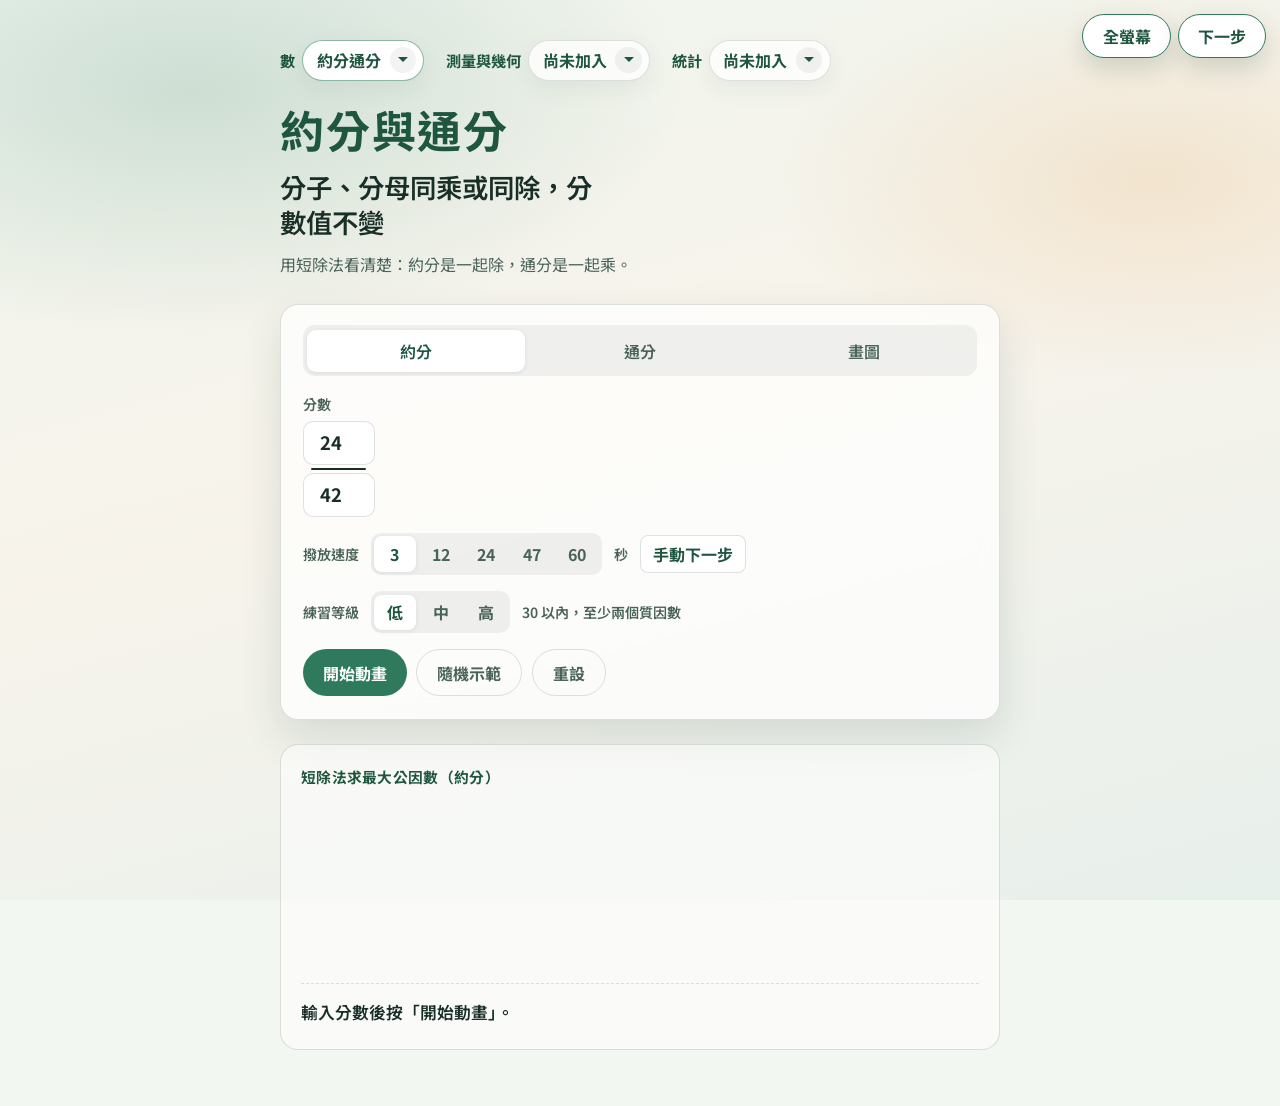
==== commit 747258b5: "Step each lesson one beat at a time, and keep the teaching controls fixed on screen. Co-authored-by:" ====
--- a/index.html
+++ b/index.html
@@ -86,6 +86,7 @@
             <button type="button" class="speed-btn" data-seconds="60" role="radio" aria-checked="false">60</button>
           </div>
           <span class="speed-unit">秒</span>
+          <button type="button" class="step-btn" id="btn-step" aria-pressed="false">手動下一步</button>
         </div>
 
         <div class="level">
@@ -119,6 +120,10 @@
       <p class="result" id="result">輸入分數後按「開始動畫」。</p>
     </section>
   </main>
+  <div class="teach-dock">
+    <button type="button" class="screen-btn" id="btn-screen" aria-pressed="false">全螢幕</button>
+    <button type="button" class="step-dock" id="btn-step-dock">下一步</button>
+  </div>
   <script src="menu.js"></script>
   <script src="app.js"></script>
 </body>
--- a/styles.css
+++ b/styles.css
@@ -534,6 +534,89 @@
   box-shadow: 0 1px 4px rgba(20, 50, 40, 0.1);
 }
 
+.step-btn {
+  border: 1.5px solid var(--line);
+  border-radius: 8px;
+  padding: 0.35rem 0.75rem;
+  background: #fff;
+  color: var(--leaf-deep);
+  font: inherit;
+  font-weight: 700;
+  cursor: pointer;
+}
+
+.step-btn:hover {
+  border-color: var(--leaf);
+}
+
+.step-btn:focus-visible {
+  outline: 2px solid var(--leaf);
+  outline-offset: 2px;
+}
+
+.step-btn.is-active {
+  background: var(--leaf);
+  color: #fff;
+  border-color: var(--leaf);
+}
+
+.teach-dock {
+  position: fixed;
+  z-index: 30;
+  top: max(0.85rem, env(safe-area-inset-top));
+  right: max(0.85rem, env(safe-area-inset-right));
+  display: flex;
+  align-items: center;
+  gap: 0.45rem;
+}
+
+.screen-btn,
+.step-dock {
+  min-height: 2.75rem;
+  border: 1.5px solid var(--leaf);
+  border-radius: 999px;
+  padding: 0.55rem 1.2rem;
+  background: #fff;
+  color: var(--leaf-deep);
+  font: inherit;
+  font-weight: 700;
+  box-shadow: 0 10px 24px rgba(20, 50, 40, 0.16);
+  cursor: pointer;
+}
+
+.screen-btn:hover,
+.step-dock:hover {
+  background: #f3faf6;
+}
+
+.screen-btn:focus-visible,
+.step-dock:focus-visible {
+  outline: 2px solid var(--leaf-deep);
+  outline-offset: 3px;
+}
+
+.screen-btn.is-active,
+.step-dock.is-active {
+  background: var(--leaf);
+  color: #fff;
+  border-color: var(--leaf);
+}
+
+.screen-btn.is-active:hover,
+.step-dock.is-active:hover {
+  background: var(--leaf-deep);
+}
+
+html.is-fullscreen .app {
+  width: min(960px, calc(100% - 3rem));
+}
+
+@media (max-width: 960px) {
+  .unit-nav {
+    padding-right: 12.5rem;
+  }
+}
+
 .level[hidden],
 #btn-random[hidden] {
   display: none;
@@ -1062,6 +1145,210 @@
   min-height: 2.6rem;
 }
 
+.figure-label {
+  margin: 0.85rem 0 0.4rem;
+  font-size: 0.92rem;
+  font-weight: 700;
+  color: var(--leaf-deep);
+}
+
+.period-view,
+.square-view {
+  opacity: 0;
+}
+
+.period-view.is-in,
+.square-view.is-in {
+  opacity: 1;
+  transition: opacity var(--anim-fade, 0.35s) ease;
+}
+
+.period {
+  display: grid;
+  grid-template-columns: auto minmax(0, 1fr) auto;
+  gap: 0.35rem 0.55rem;
+  align-items: end;
+}
+
+.period-names {
+  display: grid;
+  grid-template-rows: 2.35rem 2.35rem;
+  align-items: end;
+  padding-bottom: 0.2rem;
+  color: var(--leaf-deep);
+  font-weight: 700;
+  font-variant-numeric: tabular-nums;
+}
+
+.period-names span {
+  display: flex;
+  align-items: flex-end;
+  min-height: 2.35rem;
+  padding-bottom: 0.15rem;
+}
+
+.period-field {
+  position: relative;
+  min-width: 0;
+  padding-top: 1.35rem;
+}
+
+.period-lanes {
+  display: grid;
+  grid-template-rows: 2.35rem 2.35rem;
+}
+
+.period-lane {
+  position: relative;
+  border-bottom: 2.5px solid var(--ink);
+}
+
+.period-tick,
+.period-meet,
+.period-gap,
+.period-more {
+  opacity: 0;
+}
+
+.period-tick.is-in,
+.period-meet.is-in,
+.period-gap.is-in,
+.period-more.is-in {
+  opacity: 1;
+  transition: opacity var(--anim-fade, 0.35s) ease;
+}
+
+.period-tick {
+  position: absolute;
+  left: calc(var(--at) * 100%);
+  bottom: 0;
+  width: 2px;
+  height: 0.55rem;
+  background: var(--step, var(--ink));
+  transform: translateX(-50%);
+}
+
+.period-tick span,
+.period-meet span {
+  position: absolute;
+  left: 50%;
+  transform: translateX(-50%);
+  font-size: 0.78rem;
+  font-weight: 700;
+  font-variant-numeric: tabular-nums;
+  white-space: nowrap;
+  color: var(--step, var(--ink));
+}
+
+.period-tick span {
+  bottom: 0.65rem;
+}
+
+.period-meet {
+  position: absolute;
+  left: calc(var(--at) * 100%);
+  top: 1.35rem;
+  bottom: 0;
+  width: 2px;
+  background: var(--step, var(--leaf));
+  transform: translateX(-50%);
+  z-index: 1;
+}
+
+.period-meet span {
+  bottom: calc(100% + 0.15rem);
+  color: var(--step, var(--leaf-deep));
+}
+
+.period-gap {
+  position: absolute;
+  left: 40%;
+  top: 2.15rem;
+  color: var(--muted);
+  font-weight: 700;
+  transform: translateX(-50%);
+}
+
+.period-more {
+  padding-bottom: 0.85rem;
+  color: var(--muted);
+  font-weight: 700;
+}
+
+.cut-prop {
+  margin: 0 0 0.7rem;
+  font-weight: 700;
+  line-height: 1.55;
+}
+
+.cut-frame {
+  display: grid;
+  grid-template-columns: auto minmax(0, 22rem);
+  justify-content: center;
+  align-items: center;
+  gap: 0.35rem 0.55rem;
+  opacity: 0;
+}
+
+.cut-frame.is-in {
+  opacity: 1;
+  transition: opacity var(--anim-fade, 0.35s) ease;
+}
+
+.cut-width,
+.cut-length {
+  font-weight: 700;
+  font-variant-numeric: tabular-nums;
+  color: var(--leaf-deep);
+  white-space: nowrap;
+}
+
+.cut-length {
+  grid-column: 2;
+  justify-self: center;
+}
+
+.cut-board {
+  position: relative;
+  width: min(100%, 22rem);
+  aspect-ratio: var(--len) / var(--wid);
+  border: 2.5px solid var(--ink);
+  background: #fff;
+  container-type: size;
+}
+
+.cut-cell {
+  position: absolute;
+  left: calc(var(--x) * 100% / var(--len));
+  top: calc(var(--y) * 100% / var(--wid));
+  width: calc(var(--w) * 100% / var(--len));
+  height: calc(var(--h) * 100% / var(--wid));
+  box-sizing: border-box;
+  display: grid;
+  place-items: center;
+  border-right: 2.5px solid var(--ink);
+  border-bottom: 2.5px solid var(--ink);
+  background: color-mix(in srgb, var(--step, var(--leaf)) 28%, #fff);
+  color: var(--step, var(--leaf-deep));
+  font-weight: 700;
+  font-variant-numeric: tabular-nums;
+  font-size: clamp(0.75rem, 14cqmin, 1.35rem);
+  opacity: 0;
+}
+
+.cut-cell.is-last-col {
+  border-right: 0;
+}
+
+.cut-cell.is-last-row {
+  border-bottom: 0;
+}
+
+.cut-cell.is-in {
+  opacity: 1;
+  transition: opacity var(--anim-fade, 0.35s) ease;
+}
+
 .tile-frame {
   display: grid;
   grid-template-columns: auto minmax(0, 26rem);
@@ -1069,6 +1356,24 @@
   align-items: center;
   gap: 0.35rem 0.5rem;
   margin-top: 0.35rem;
+}
+
+.tile-draw {
+  opacity: 0;
+}
+
+.tile-draw.is-in {
+  opacity: 1;
+  transition: opacity var(--anim-fade, 0.35s) ease;
+}
+
+.apply-view {
+  opacity: 0;
+}
+
+.apply-view.is-in {
+  opacity: 1;
+  transition: opacity var(--anim-fade, 0.35s) ease;
 }
 
 .tile-axis {
@@ -1163,6 +1468,16 @@
   gap: 0.35rem 0.65rem;
   align-items: stretch;
   margin-top: 0.85rem;
+  opacity: 0;
+}
+
+.share.is-in {
+  opacity: 1;
+  transition: opacity var(--anim-fade, 0.35s) ease;
+}
+
+.apply-view .share {
+  margin-top: 0.15rem;
 }
 
 .share-names {
@@ -1304,7 +1619,18 @@
   .tile-cell,
   .tile-board.is-dense,
   .share-col,
-  .share-grid.is-schematic {
+  .share-grid.is-schematic,
+  .apply-view,
+  .tile-draw,
+  .share,
+  .period-view,
+  .square-view,
+  .period-tick,
+  .period-meet,
+  .period-gap,
+  .period-more,
+  .cut-frame,
+  .cut-cell {
     transition: none;
   }
 }
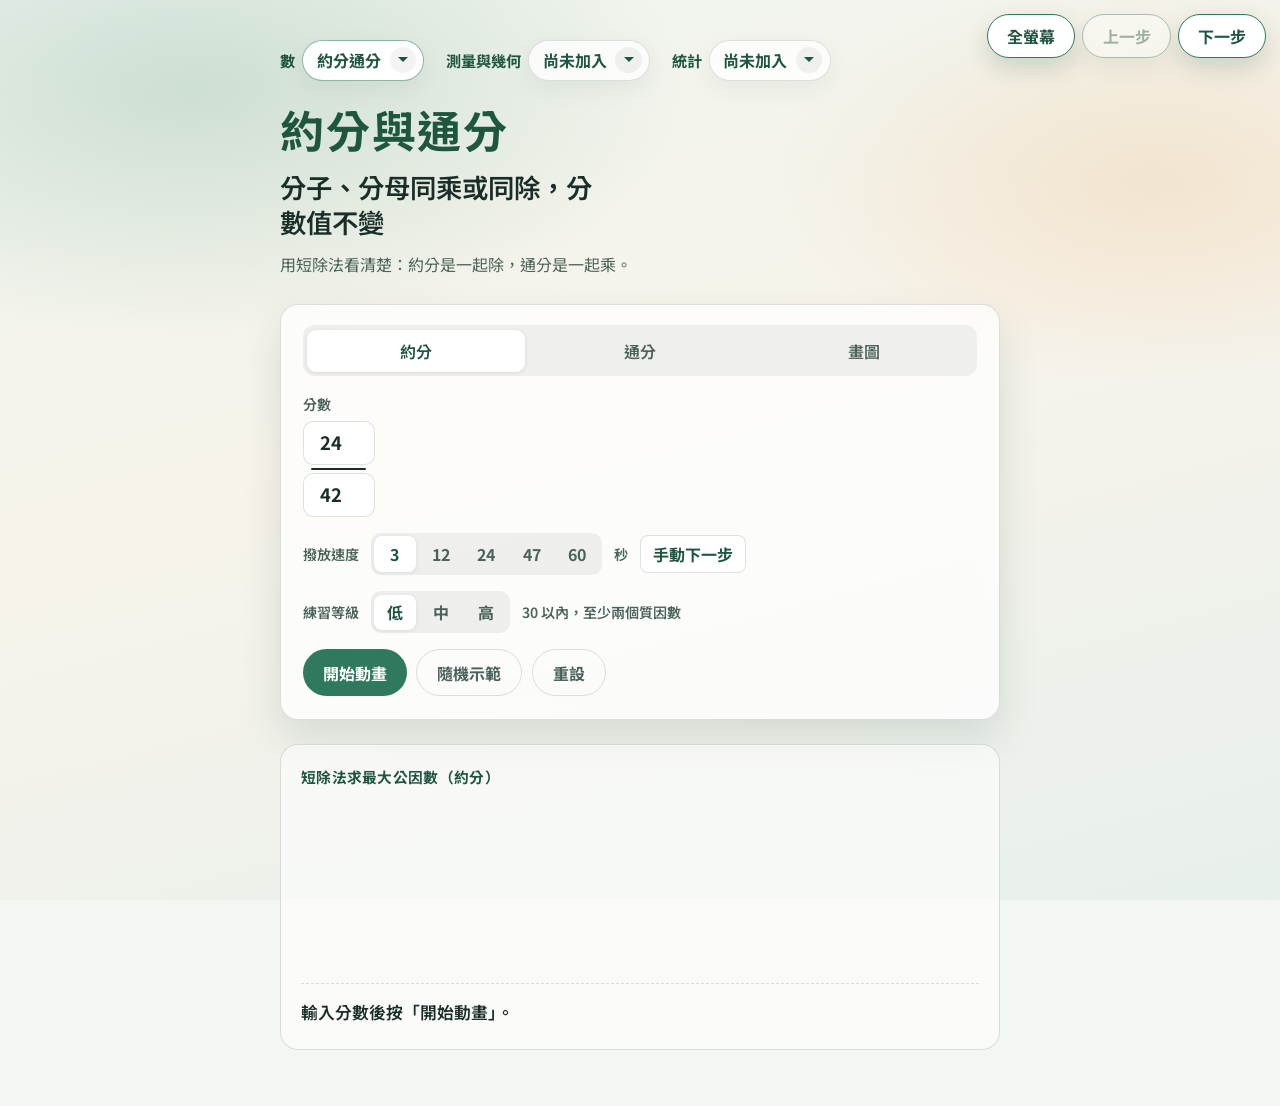
==== commit b63a5ffd: "Let each lesson move back one beat, including from the written result into the ladder. Co-authored-b" ====
--- a/index.html
+++ b/index.html
@@ -122,6 +122,7 @@
   </main>
   <div class="teach-dock">
     <button type="button" class="screen-btn" id="btn-screen" aria-pressed="false">全螢幕</button>
+    <button type="button" class="step-dock" id="btn-step-back" disabled>上一步</button>
     <button type="button" class="step-dock" id="btn-step-dock">下一步</button>
   </div>
   <script src="menu.js"></script>
--- a/styles.css
+++ b/styles.css
@@ -607,13 +607,18 @@
   background: var(--leaf-deep);
 }
 
+.step-dock:disabled {
+  opacity: 0.4;
+  cursor: default;
+}
+
 html.is-fullscreen .app {
   width: min(960px, calc(100% - 3rem));
 }
 
 @media (max-width: 960px) {
   .unit-nav {
-    padding-right: 12.5rem;
+    padding-right: 18rem;
   }
 }
 
@@ -1347,6 +1352,43 @@
 .cut-cell.is-in {
   opacity: 1;
   transition: opacity var(--anim-fade, 0.35s) ease;
+}
+
+.lcm-pair {
+  display: flex;
+  flex-wrap: wrap;
+  justify-content: center;
+  align-items: end;
+  gap: 1.35rem 2rem;
+  opacity: 0;
+}
+
+.lcm-pair.is-in {
+  opacity: 1;
+  transition: opacity var(--anim-fade, 0.35s) ease;
+}
+
+.lcm-one {
+  display: grid;
+  justify-items: center;
+  gap: 0.35rem;
+  width: min(100%, 15rem);
+}
+
+.lcm-one .cut-board {
+  width: 100%;
+}
+
+.lcm-note,
+.lcm-side {
+  margin: 0;
+  font-weight: 700;
+  color: var(--leaf-deep);
+  text-align: center;
+}
+
+.lcm-side {
+  font-size: 1.05rem;
 }
 
 .tile-frame {
@@ -1630,7 +1672,8 @@
   .period-gap,
   .period-more,
   .cut-frame,
-  .cut-cell {
+  .cut-cell,
+  .lcm-pair {
     transition: none;
   }
 }
